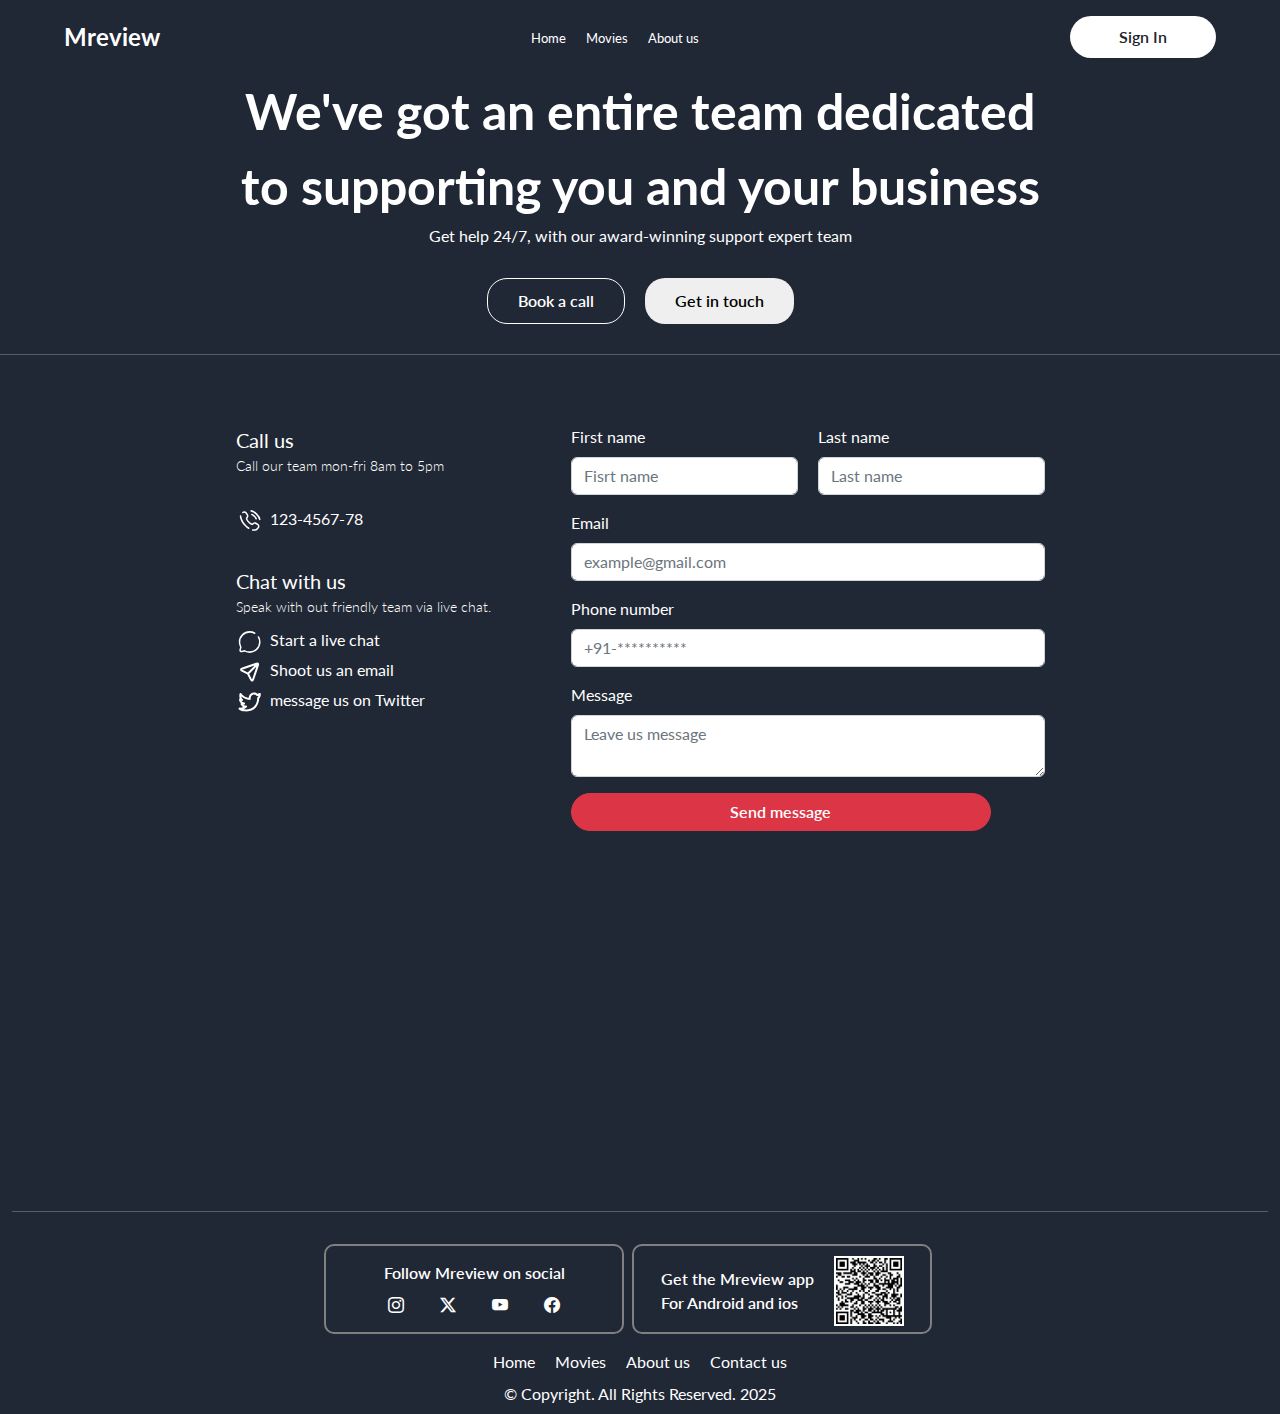
==== contact_us.html @ 66aa0b38 "signin,signup,contactus done" ====
<!doctype html>
<html lang="en">
  <head>
    <meta charset="utf-8">
    <meta name="viewport" content="width=device-width, initial-scale=1">
    <title>Mreview | Sign Up</title>
    <!-- Bootstrap web -->
    <link href="https://cdn.jsdelivr.net/npm/bootstrap@5.2.3/dist/css/bootstrap.min.css" rel="stylesheet" integrity="sha384-rbsA2VBKQhggwzxH7pPCaAqO46MgnOM80zW1RWuH61DGLwZJEdK2Kadq2F9CUG65" crossorigin="anonymous">
    <!-- Bootstrap offline -->
    <link rel="stylesheet" href="bootstrap/bootstrap.min.css">

    <!-- Style css -->
    <link rel="stylesheet" href="css/style.css">

    <!-- Font links -->
    <link rel="preconnect" href="https://fonts.googleapis.com">
    <link rel="preconnect" href="https://fonts.gstatic.com" crossorigin>    
    <link href="https://fonts.googleapis.com/css2?family=Lato:ital,wght@0,100;0,300;0,400;0,700;0,900;1,100;1,300;1,400;1,700;1,900&display=swap" rel="stylesheet">

    <link rel="preconnect" href="https://fonts.googleapis.com">
    <link rel="preconnect" href="https://fonts.gstatic.com" crossorigin>
    <link href="https://fonts.googleapis.com/css2?family=Poppins:ital,wght@0,100;0,200;0,300;0,400;0,500;0,600;0,700;0,800;0,900;1,100;1,200;1,300;1,400;1,500;1,600;1,700;1,800;1,900&display=swap" rel="stylesheet">
    
    <!-- Bootstrap icon -->
    <link rel="stylesheet" href="https://cdn.jsdelivr.net/npm/bootstrap-icons@1.11.3/font/bootstrap-icons.min.css">

    <style>
        .Container-center{
            display: flex;
            justify-content: center;
            margin-top: 100px;
        }
        body{
          background-color:#202735;
        }

        .direct-login-button{
          border: none;
          width: 150px;
          height: 50px;
          border-radius: 10px;
          background-color: white;
          border:0.7px gray solid;
        }

        .icon {
    stroke-width: 0.45; 
    transform: scale(0.9); 
    padding-right: 3px;
    width:30px; 
    height:30px;
    
}   
        
    </style>
</head>
<body class="lato-regular" style="background-color: #202735;">

<!-- Navbar starts here -->
  <div class="container-fluid m-0 p-3 text-center" >
      <div class="col d-flex justify-content-between mx-5 " style="align-items: center; ">
        <a class="fw-bold fs-4 justify-content-center text-white" href="index.html" >Mreview</a>
        <span>
          <a class="fw-normal mx-2 text-white" style="font-size: 1vw; " aria-current="page" href="index.html">Home</a>
          <a class="fw-normal mx-2 text-white" style="font-size: 1vw; " aria-current="page" href="index.html">Movies</a>
          <a class="fw-normal mx-2 text-white" style="font-size: 1vw; " aria-current="page" href="index.html">About us</a>
        </span>
        <a href="signin.html"> <button type="button" class="btn rounded-pill px-5 py-2 text-#202735 fw-semibold" style="background-color: white;">Sign In</button></a>
      </div>
    </div>
<!-- Navbar ends here -->

    <div class="container-fluid">
        <p style="font-size: 50px;" class="fw-bold text-white text-center">We've got an entire team dedicated <br> to supporting you and your business</p>
        <p style="font-size: 16px;" class="text-white text-center fw-normal">Get help 24/7, with our award-winning support expert team</p>
        <div class="container-fluid" style="display: flex; justify-content: center; gap: 20px; margin-top: 30px;">
            <button style="padding-inline: 30px; padding-block: 10px; border-radius: 20px; border: 1px white solid; background-color: #202735;" class="fw-semibold text-white">Book a call</button>
        <button style="padding-inline: 30px; padding-block: 10px; border-radius: 20px; border: none; " class="fw-semibold text-##202735">Get in touch</button>
        </div>
    </div>

    <hr style="color: white; margin-top: 30px; margin-bottom: 0;">

    <div class="container Container-center text-white" style="padding-bottom: 80px; margin-top: 50px;" >
        <div class="card" style=" padding: 10px; background-color: #202735; border:none; border-radius: 30px; display: flex; justify-content: center;">
            <span style="display: flex; ">
                <div style="margin-right: 80px;">
                    <p class="fw-normal fs-5" style="margin-top: 10px;">Call us</p>
                    <p class="lead" style="font-size: 14px;">Call our team mon-fri 8am to 5pm</p>
                    <p class="fw-normal fs-6" style="margin-top: 30px;"><svg  class="icon" viewBox="0 0 24 24" fill="none" xmlns="http://www.w3.org/2000/svg"><g id="SVGRepo_bgCarrier" stroke-width="0"></g><g id="SVGRepo_tracerCarrier" stroke-linecap="round" stroke-linejoin="round"></g><g id="SVGRepo_iconCarrier"> <path d="M13.5 2C13.5 2 15.8335 2.21213 18.8033 5.18198C21.7731 8.15183 21.9853 10.4853 21.9853 10.4853" stroke="#ffffff" stroke-width="1.5" stroke-linecap="round"></path> <path d="M14.207 5.53564C14.207 5.53564 15.197 5.81849 16.6819 7.30341C18.1668 8.78834 18.4497 9.77829 18.4497 9.77829" stroke="#ffffff" stroke-width="1.5" stroke-linecap="round"></path> <path d="M15.1008 15.0272L15.6446 15.5437V15.5437L15.1008 15.0272ZM15.5562 14.5477L15.0124 14.0312V14.0312L15.5562 14.5477ZM17.9729 14.2123L17.5987 14.8623H17.5987L17.9729 14.2123ZM19.8834 15.312L19.5092 15.962L19.8834 15.312ZM20.4217 18.7584L20.9655 19.275L20.9655 19.2749L20.4217 18.7584ZM19.0012 20.254L18.4574 19.7375L19.0012 20.254ZM17.6763 20.9631L17.75 21.7095L17.6763 20.9631ZM7.8154 16.4752L8.3592 15.9587L7.8154 16.4752ZM3.75185 6.92574C3.72965 6.51212 3.37635 6.19481 2.96273 6.21701C2.54911 6.23921 2.23181 6.59252 2.25401 7.00613L3.75185 6.92574ZM9.19075 8.80507L9.73454 9.32159L9.19075 8.80507ZM9.47756 8.50311L10.0214 9.01963L9.47756 8.50311ZM9.63428 5.6931L10.2467 5.26012L9.63428 5.6931ZM8.3733 3.90961L7.7609 4.3426V4.3426L8.3733 3.90961ZM4.7177 3.09213C4.43244 3.39246 4.44465 3.86717 4.74498 4.15244C5.04531 4.4377 5.52002 4.42549 5.80529 4.12516L4.7177 3.09213ZM11.0632 13.0559L11.607 12.5394L11.0632 13.0559ZM10.6641 19.8123C11.0148 20.0327 11.4778 19.9271 11.6982 19.5764C11.9186 19.2257 11.8129 18.7627 11.4622 18.5423L10.6641 19.8123ZM15.113 20.0584C14.7076 19.9735 14.3101 20.2334 14.2252 20.6388C14.1403 21.0442 14.4001 21.4417 14.8056 21.5266L15.113 20.0584ZM15.6446 15.5437L16.1 15.0642L15.0124 14.0312L14.557 14.5107L15.6446 15.5437ZM17.5987 14.8623L19.5092 15.962L20.2575 14.662L18.347 13.5623L17.5987 14.8623ZM19.8779 18.2419L18.4574 19.7375L19.545 20.7705L20.9655 19.275L19.8779 18.2419ZM8.3592 15.9587C4.48307 11.8778 3.83289 8.43556 3.75185 6.92574L2.25401 7.00613C2.35326 8.85536 3.13844 12.6403 7.27161 16.9917L8.3592 15.9587ZM9.73454 9.32159L10.0214 9.01963L8.93377 7.9866L8.64695 8.28856L9.73454 9.32159ZM10.2467 5.26012L8.98569 3.47663L7.7609 4.3426L9.02189 6.12608L10.2467 5.26012ZM9.19075 8.80507C8.64695 8.28856 8.64626 8.28929 8.64556 8.29002C8.64533 8.29028 8.64463 8.29102 8.64415 8.29152C8.6432 8.29254 8.64223 8.29357 8.64125 8.29463C8.63928 8.29675 8.63724 8.29896 8.63515 8.30127C8.63095 8.30588 8.6265 8.31087 8.62182 8.31625C8.61247 8.32701 8.60219 8.33931 8.5912 8.3532C8.56922 8.38098 8.54435 8.41511 8.51826 8.45588C8.46595 8.53764 8.40921 8.64531 8.36117 8.78033C8.26346 9.0549 8.21022 9.4185 8.27675 9.87257C8.40746 10.7647 8.99202 11.9644 10.5194 13.5724L11.607 12.5394C10.1793 11.0363 9.82765 10.1106 9.7609 9.65511C9.72871 9.43536 9.76142 9.31957 9.77436 9.28321C9.78163 9.26277 9.78639 9.25709 9.78174 9.26437C9.77948 9.26789 9.77498 9.27451 9.76742 9.28407C9.76363 9.28885 9.75908 9.29437 9.75364 9.30063C9.75092 9.30375 9.74798 9.30706 9.7448 9.31056C9.74321 9.31231 9.74156 9.3141 9.73985 9.31594C9.739 9.31686 9.73813 9.31779 9.73724 9.31873C9.7368 9.3192 9.73612 9.31992 9.7359 9.32015C9.73522 9.32087 9.73454 9.32159 9.19075 8.80507ZM10.5194 13.5724C12.0422 15.1757 13.1924 15.806 14.0699 15.9485C14.5201 16.0216 14.8846 15.9632 15.1606 15.8544C15.2955 15.8012 15.4023 15.7387 15.4824 15.6819C15.5223 15.6535 15.5556 15.6266 15.5825 15.6031C15.5959 15.5913 15.6078 15.5803 15.6181 15.5703C15.6233 15.5654 15.628 15.5606 15.6324 15.5562C15.6346 15.554 15.6368 15.5518 15.6388 15.5497C15.6398 15.5487 15.6408 15.5477 15.6417 15.5467C15.6422 15.5462 15.6429 15.5454 15.6432 15.5452C15.6439 15.5444 15.6446 15.5437 15.1008 15.0272C14.557 14.5107 14.5577 14.51 14.5583 14.5093C14.5586 14.509 14.5592 14.5083 14.5597 14.5078C14.5606 14.5069 14.5615 14.506 14.5623 14.5051C14.5641 14.5033 14.5658 14.5015 14.5675 14.4998C14.5708 14.4965 14.574 14.4933 14.577 14.4904C14.5831 14.4846 14.5885 14.4796 14.5933 14.4754C14.6029 14.467 14.61 14.4616 14.6146 14.4584C14.6239 14.4517 14.623 14.454 14.6102 14.459C14.5909 14.4666 14.5001 14.4987 14.3103 14.4679C13.9078 14.4025 13.0391 14.0472 11.607 12.5394L10.5194 13.5724ZM8.98569 3.47663C7.9721 2.04305 5.94388 1.80119 4.7177 3.09213L5.80529 4.12516C6.32812 3.57471 7.24855 3.61795 7.7609 4.3426L8.98569 3.47663ZM18.4574 19.7375C18.1783 20.0313 17.8864 20.1887 17.6026 20.2167L17.75 21.7095C18.497 21.6357 19.1016 21.2373 19.545 20.7705L18.4574 19.7375ZM10.0214 9.01963C10.9889 8.00095 11.0574 6.40678 10.2467 5.26012L9.02189 6.12608C9.44404 6.72315 9.3793 7.51753 8.93377 7.9866L10.0214 9.01963ZM19.5092 15.962C20.3301 16.4345 20.4907 17.5968 19.8779 18.2419L20.9655 19.2749C22.2705 17.901 21.8904 15.6019 20.2575 14.662L19.5092 15.962ZM16.1 15.0642C16.4854 14.6584 17.086 14.5672 17.5987 14.8623L18.347 13.5623C17.2485 12.93 15.8862 13.1113 15.0124 14.0312L16.1 15.0642ZM11.4622 18.5423C10.4785 17.9241 9.43149 17.0876 8.3592 15.9587L7.27161 16.9917C8.42564 18.2067 9.56897 19.1241 10.6641 19.8123L11.4622 18.5423ZM17.6026 20.2167C17.0561 20.2707 16.1912 20.2842 15.113 20.0584L14.8056 21.5266C16.0541 21.788 17.0742 21.7762 17.75 21.7095L17.6026 20.2167Z" fill="#ffffff"></path> </g></svg> 123-4567-78</p>
                    <p class="fw-normal fs-5"  style="margin-top: 30px;">Chat with us</p>
                    <p class="lead" style="font-size: 14px;">Speak with out friendly team via live chat.</p>
                    <p class="fw-normal fs-6"  style="margin-top: 10px;"> <svg  class="icon" viewBox="0 0 24 24" fill="none" xmlns="http://www.w3.org/2000/svg"><g id="SVGRepo_bgCarrier" stroke-width="0"></g><g id="SVGRepo_tracerCarrier" stroke-linecap="round" stroke-linejoin="round"></g><g id="SVGRepo_iconCarrier"> <path d="M17 3.33782C15.5291 2.48697 13.8214 2 12 2C6.47715 2 2 6.47715 2 12C2 13.5997 2.37562 15.1116 3.04346 16.4525C3.22094 16.8088 3.28001 17.2161 3.17712 17.6006L2.58151 19.8267C2.32295 20.793 3.20701 21.677 4.17335 21.4185L6.39939 20.8229C6.78393 20.72 7.19121 20.7791 7.54753 20.9565C8.88837 21.6244 10.4003 22 12 22C17.5228 22 22 17.5228 22 12C22 10.1786 21.513 8.47087 20.6622 7" stroke="#ffffff" stroke-width="1.5" stroke-linecap="round"></path> </g></svg> Start a live chat</p>
                    <p class="fw-normal fs-6"><svg  class="icon" viewBox="0 0 24 24" fill="none" xmlns="http://www.w3.org/2000/svg"><g id="SVGRepo_bgCarrier" stroke-width="0"></g><g id="SVGRepo_tracerCarrier" stroke-linecap="round" stroke-linejoin="round"></g><g id="SVGRepo_iconCarrier"> <path d="M10.3009 13.6949L20.102 3.89742M10.5795 14.1355L12.8019 18.5804C13.339 19.6545 13.6075 20.1916 13.9458 20.3356C14.2394 20.4606 14.575 20.4379 14.8492 20.2747C15.1651 20.0866 15.3591 19.5183 15.7472 18.3818L19.9463 6.08434C20.2845 5.09409 20.4535 4.59896 20.3378 4.27142C20.2371 3.98648 20.013 3.76234 19.7281 3.66167C19.4005 3.54595 18.9054 3.71502 17.9151 4.05315L5.61763 8.2523C4.48114 8.64037 3.91289 8.83441 3.72478 9.15032C3.56153 9.42447 3.53891 9.76007 3.66389 10.0536C3.80791 10.3919 4.34498 10.6605 5.41912 11.1975L9.86397 13.42C10.041 13.5085 10.1295 13.5527 10.2061 13.6118C10.2742 13.6643 10.3352 13.7253 10.3876 13.7933C10.4468 13.87 10.491 13.9585 10.5795 14.1355Z" stroke="#ffffff" stroke-width="2" stroke-linecap="round" stroke-linejoin="round"></path> </g></svg> Shoot us an email</p>
                    <p class="fw-normal fs-6"><svg  class="icon" viewBox="0 0 24 24" fill="none" xmlns="http://www.w3.org/2000/svg"><g id="SVGRepo_bgCarrier" stroke-width="0"></g><g id="SVGRepo_tracerCarrier" stroke-linecap="round" stroke-linejoin="round"></g><g id="SVGRepo_iconCarrier"> <path fill-rule="evenodd" clip-rule="evenodd" d="M19.7828 3.91825C20.1313 3.83565 20.3743 3.75444 20.5734 3.66915C20.8524 3.54961 21.0837 3.40641 21.4492 3.16524C21.7563 2.96255 22.1499 2.9449 22.4739 3.11928C22.7979 3.29366 23 3.6319 23 3.99986C23 5.08079 22.8653 5.96673 22.5535 6.7464C22.2911 7.40221 21.9225 7.93487 21.4816 8.41968C21.2954 11.7828 20.3219 14.4239 18.8336 16.4248C17.291 18.4987 15.2386 19.8268 13.0751 20.5706C10.9179 21.3121 8.63863 21.4778 6.5967 21.2267C4.56816 20.9773 2.69304 20.3057 1.38605 19.2892C1.02813 19.0108 0.902313 18.5264 1.07951 18.109C1.25671 17.6916 1.69256 17.4457 2.14144 17.5099C3.42741 17.6936 4.6653 17.4012 5.6832 16.9832C5.48282 16.8742 5.29389 16.7562 5.11828 16.6346C4.19075 15.9925 3.4424 15.1208 3.10557 14.4471C2.96618 14.1684 2.96474 13.8405 3.10168 13.5606C3.17232 13.4161 3.27562 13.293 3.40104 13.1991C2.04677 12.0814 1.49999 10.5355 1.49999 9.49986C1.49999 9.19192 1.64187 8.90115 1.88459 8.71165C1.98665 8.63197 2.10175 8.57392 2.22308 8.53896C2.12174 8.24222 2.0431 7.94241 1.98316 7.65216C1.71739 6.3653 1.74098 4.91284 2.02985 3.75733C2.1287 3.36191 2.45764 3.06606 2.86129 3.00952C3.26493 2.95299 3.6625 3.14709 3.86618 3.50014C4.94369 5.36782 6.93116 6.50943 8.78086 7.18568C9.6505 7.50362 10.4559 7.70622 11.0596 7.83078C11.1899 6.61019 11.5307 5.6036 12.0538 4.80411C12.7439 3.74932 13.7064 3.12525 14.74 2.84698C16.5227 2.36708 18.5008 2.91382 19.7828 3.91825ZM10.7484 9.80845C10.0633 9.67087 9.12171 9.43976 8.09412 9.06408C6.7369 8.56789 5.16088 7.79418 3.84072 6.59571C3.86435 6.81625 3.89789 7.03492 3.94183 7.24766C4.16308 8.31899 4.5742 8.91899 4.94721 9.10549C5.40342 9.3336 5.61484 9.8685 5.43787 10.3469C5.19827 10.9946 4.56809 11.0477 3.99551 10.9046C4.45603 11.595 5.28377 12.2834 6.66439 12.5135C7.14057 12.5929 7.49208 13.0011 7.49986 13.4838C7.50765 13.9665 7.16949 14.3858 6.69611 14.4805L5.82565 14.6546C5.95881 14.7703 6.103 14.8838 6.2567 14.9902C6.95362 15.4727 7.65336 15.6808 8.25746 15.5298C8.70991 15.4167 9.18047 15.6313 9.39163 16.0472C9.60278 16.463 9.49846 16.9696 9.14018 17.2681C8.49626 17.8041 7.74425 18.2342 6.99057 18.5911C6.63675 18.7587 6.24134 18.9241 5.8119 19.0697C6.14218 19.1402 6.48586 19.198 6.84078 19.2417C8.61136 19.4594 10.5821 19.3126 12.4249 18.6792C14.2614 18.0479 15.9589 16.9385 17.2289 15.2312C18.497 13.5262 19.382 11.1667 19.5007 7.96291C19.51 7.71067 19.6144 7.47129 19.7929 7.29281C20.2425 6.84316 20.6141 6.32777 20.7969 5.7143C20.477 5.81403 20.1168 5.90035 19.6878 5.98237C19.3623 6.04459 19.0272 5.94156 18.7929 5.70727C18.0284 4.94274 16.5164 4.43998 15.2599 4.77822C14.6686 4.93741 14.1311 5.28203 13.7274 5.89906C13.3153 6.52904 13 7.51045 13 8.9999C13 9.28288 12.8801 9.5526 12.6701 9.74221C12.1721 10.1917 11.334 9.92603 10.7484 9.80845Z" fill="#ffffff"></path> </g></svg>  message us on Twitter</p>
                </div>
                <div class="card-body" style="margin-top: 10px; padding: 0">
                    <span style="display: flex; gap: 20px;">
                        <div class="mb-3">
                            <label for="formGroupExampleInput" class="form-label">First name</label>
                            <input type="text" class="form-control" id="formGroupExampleInput" placeholder="Fisrt name">
                          </div>
                          <div class="mb-3">
                            <label for="formGroupExampleInput2" class="form-label">Last name</label>
                            <input type="text" class="form-control" id="formGroupExampleInput2" placeholder="Last name">
                          </div>
                    </span>
                    <div class="mb-3">
                        <label for="formGroupExampleInput2" class="form-label">Email</label>
                        <input type="email" class="form-control" id="formGroupExampleInput2" placeholder="example@gmail.com">
                      </div>
                      <div class="mb-3">
                        <label for="formGroupExampleInput2" class="form-label">Phone number </label>
                        <input type="number" class="form-control" id="formGroupExampleInput2" placeholder="+91-**********">
                      </div>
                      <div class="mb-3">
                        <label for="formGroupExampleInput2" class="form-label">Message </label>
                        <textarea class="form-control" aria-label="With textarea" placeholder="Leave us message" ></textarea>
                      </div>
                      <button type="button" class="btn btn-danger rounded-pill fw-semibold" style="width: 420px;">Send message</button>
                </div>
                
            </span>
            <iframe   src="https://www.google.com/maps/embed?pb=!1m18!1m12!1m3!1d30015.582263438966!2d72.68668414999999!3d19.8844267!2m3!1f0!2f0!3f0!3m2!1i1024!2i768!4f13.1!3m3!1m2!1s0x3be6dfa2ef9c72ad%3A0xc54e68fb032645f0!2sChinchani%2C%20Maharashtra!5e0!3m2!1sen!2sin!4v1738320850339!5m2!1sen!2sin" 
      width="700px" height="250" style="border:0; border-radius: 30px; margin-top: 40px;" allowfullscreen="" loading="lazy" referrerpolicy="no-referrer-when-downgrade"></iframe>
          </div>
          </span>
          </div>
    </div>


    

   <!-- footer -->
   <div class="container-fluid text-center text-white " style="background-color: #202735;">
    <hr class="m-0 py-2">
    <div class="row" style="display: block;">
      <!-- <div class="col">
          <Button class="btn bg-danger rounded-pill">
            <p class="mx-4 text-white fw-semibold">Sign in for more access</p>
          </Button>
      </div> -->
      <div class="row my-3">
        <div class="col justify-content-end mx-0 px-1" style="display: flex;">
          <div class="" style="border: 2px solid;display: flex;align-items: center;flex-direction: column; justify-content: center ;border-color: gray; border-radius: 10px; width: 300px; height: 90px">
            <p class="pb-2 fw-semibold">Follow Mreview on social</p>
            <span>
              <i class="bi bi-instagram mx-3 " style="color: white;"></i>                 
              <i class="bi bi-twitter-x mx-3"></i>
              <i class="bi bi-youtube mx-3" ></i>
              <i class="bi bi-facebook mx-3"></i>
            </span>
          </div>
        </div>
        <div class="col justify-content-start mx-0 px-1">
          <div class="" style="border: 2px solid; border-color: gray; border-radius: 10px; width: 300px; height: 90px">
            <span style="display: flex; align-items: center; justify-content: center; height: 90px;">
              <div style="margin-right: 20px; display: flex; align-items: flex-start; flex-direction: column;">
                <p class="fw-semibold">Get the Mreview app</p>
                <p class="fw-semibold">For Android and ios</p>
              </div>
                <img src="img/qr code/image.png" alt="" width="70px" height="70px" style="background-color: white; border:2px white solid;">
            </span>
          </div>
        </div>
      </div>
    </div>
    <span>
      <a href="#" class="text-white fw-normal mx-2">Home</a>
      <a href="#moviescards" class="text-white fw-normal mx-2">Movies</a>
      <a href="#about" class="text-white fw-normal mx-2">About us</a>
      <a href="#contact" class="text-white fw-normal mx-2">Contact us</a>
    </span>
    <p class="py-2">&copy; Copyright. All Rights Reserved. 2025 </p>
  </div>
  <!-- script -->
  <!-- Bootstrap script web -->
  <script src="https://cdn.jsdelivr.net/npm/bootstrap@5.2.3/dist/js/bootstrap.bundle.min.js" integrity="sha384-kenU1KFdBIe4zVF0s0G1M5b4hcpxyD9F7jL+jjXkk+Q2h455rYXK/7HAuoJl+0I4" crossorigin="anonymous"></script>
  <!-- Bootstrap script offline -->
   <script src="bootstrap/bootstrap.bundle.min.js"></script>
  <!-- JavScript -->
  <script src="js/main.js"></script>

</body>
</html>
---- css/style.css ----
*{
    margin: 0;
    padding: 0;
    text-decoration: none;
}

body{
    background: #000000;
}

.nav-button{
  border-radius: 40px;
}

a{
  text-decoration: none;
}

p{
  margin-bottom: 0;
}

/* NavBar for Scroll */
.show{
  position: sticky;
}

.Do-not-show{
  display: none;
}

/* Slider movie banner nav */
.image-div{
  width: 100%;

  position: relative;
  display: flex;
  flex-direction: row;
  justify-content: center ;
  box-shadow: 0 8px 32px 0 rgba(0, 0, 0, 0.07);
  border-bottom-right-radius: 3vw; 
  border-bottom-left-radius: 3vw;
}


.main-banner-text-div{
  position: absolute;
  height: 100%;
  width: 100%;
  padding-bottom: 10vw;
  color: #FFF;
  display: flex;
  flex-direction: column;
  align-items: flex-start;
  justify-content: flex-end;

}

/* .slider-img{
  border-bottom-right-radius: 3vw; 
  border-bottom-left-radius: 3vw;
} */

.poster-linear-div{
  position: relative;
}

.poster-text{
  z-index: 10;
  position: absolute;
}


.image-overlay {
  position: absolute;
  top: 0;
  left: 0;
  width: 100%;
  height: 100%;
  background: linear-gradient(180deg, rgba(0,0,0,0.6587009803921569) 0%, rgba(1,22,38,0) 53%, rgba(0,0,0,0.7343312324929971) 100%) ;
  z-index: 1;
}

.image-overlay-left{
  position: absolute;
  top: 0;
  left: 0;
  width: 100%;
  height: 100%;
  background: linear-gradient(90deg, rgba(0,0,0,0.7959558823529411) 16%, rgba(1,22,38,0) 100%);
  z-index: 3;
}

.poster-img {
  position: relative;
  z-index: 0;
}

.container-navbar {
  position: absolute;
  top: 0;
  left: 0;
  width: 100%;
}



.main-banner-title-text{
  font-size: 4vw;
  width: 35vw;
  padding-left: 40px;
  margin: 0;
}

.main-banner-icon {
  stroke-width: 0.45; 
  transform: scale(0.9); 
  padding-right: 3px;
  width:30px; 
  height:30px;
  fill: #fca311
}   

.main-banner-rating-sapn{
  width: fit-content;
  /* height: 10px; */
  display: flex;
  /* justify-content: center;
  align-content: center; */
  align-items: center;
  margin-left: 40px;
  margin-top: 10px;
}

.main-banner-rating-num{
  margin-left: 0;
  margin-right: 10px;

}

.main-banner-play-btn{
  border-radius: 50px;
  height: 30px;
  width: 30px;
  background-color: #9b9b9b;
  margin-left: 40px;
    
}

.play-btn-icon {
  stroke-width: 0.45;
  transform: scale(0.6); 
  padding-right: 3px;
  width:30px; 
  height:30px;
  fill: #ffffff
} 

.let-play-movie-span{
  display: flex;
  align-items: center;
  gap: 20px;
  text-decoration: none;
  font-size: 16px;
  color: #FFF;
}


/* Hide scrollbar */
.hide-scrollbar {
  overflow: auto; 
  scrollbar-width: none; 
}

.hide-scrollbar::-webkit-scrollbar {
  display: none;
}


.btn-category-active {
  background-color: #dc3545;
  color: rgb(28, 16, 16);
}

.top-rated-text{
  margin-top: 40px;
  font-size: 30px;
  font-weight: 700;
  color: white;
  text-align: center;
}

.movies-container {
  /* display: flex;
  flex-direction: row;
  width: 180px;
  gap: 20px;
  flex-wrap: nowrap;
  margin-inline: 250px; */  
  margin-top: 20px;
  margin-inline: 200px;
  display: flex;
  flex-wrap: wrap;
    gap: 10px; 
    justify-content: center;
    padding: 10px;
}

.card-img{

  border-radius: 20px;
  height: 230px;
  width: 180px;
}

.card-img-title{
  margin-top: 3px;
  font-size: 16px;
  color: white;
  width: 200px;

}
.card-img-rating{
  margin-top: 3px;
  font-size: 16px;
  color: white;

}

.movie-card{
  padding: 0;
  border-radius: 20px;
  width: max-content;
  display: flex;

  /* background-color: #FFF; */
  /* background-color: white; */
}

.Aboutus{
  background-color: #202735;
  padding-block: 50px;

}

.Aboutus>p{
  font-size: 17px;
  font-weight: 400;
  text-align: center;
  color: white;
  margin-inline: 23vw;
} 




/* Font css */
.lato-thin {
    font-family: "Lato", serif;
    font-weight: 100;
    font-style: normal;
  }
  
  .lato-light {
    font-family: "Lato", serif;
    font-weight: 300;
    font-style: normal;
  }
  
  .lato-regular {
    font-family: "Lato", serif;
    font-weight: 400;
    font-style: normal;
  }
  
  .lato-bold {
    font-family: "Lato", serif;
    font-weight: 700;
    font-style: normal;
  }
  
  .lato-black {
    font-family: "Lato", serif;
    font-weight: 900;
    font-style: normal;
  }
  
  .lato-thin-italic {
    font-family: "Lato", serif;
    font-weight: 100;
    font-style: italic;
  }
  
  .lato-light-italic {
    font-family: "Lato", serif;
    font-weight: 300;
    font-style: italic;
  }
  
  .lato-regular-italic {
    font-family: "Lato", serif;
    font-weight: 400;
    font-style: italic;
  }
  
  .lato-bold-italic {
    font-family: "Lato", serif;
    font-weight: 700;
    font-style: italic;
  }
  
  .lato-black-italic {
    font-family: "Lato", serif;
    font-weight: 900;
    font-style: italic;
  }
  
/* Poppins font css */
.poppins-thin {
  font-family: "Poppins", serif;
  font-weight: 100;
  font-style: normal;
}

.poppins-extralight {
  font-family: "Poppins", serif;
  font-weight: 200;
  font-style: normal;
}

.poppins-light {
  font-family: "Poppins", serif;
  font-weight: 300;
  font-style: normal;
}

.poppins-regular {
  font-family: "Poppins", serif;
  font-weight: 400;
  font-style: normal;
}

.poppins-medium {
  font-family: "Poppins", serif;
  font-weight: 500;
  font-style: normal;
}

.poppins-semibold {
  font-family: "Poppins", serif;
  font-weight: 600;
  font-style: normal;
}

.poppins-bold {
  font-family: "Poppins", serif;
  font-weight: 700;
  font-style: normal;
}

.poppins-extrabold {
  font-family: "Poppins", serif;
  font-weight: 800;
  font-style: normal;
}

.poppins-black {
  font-family: "Poppins", serif;
  font-weight: 900;
  font-style: normal;
}

.poppins-thin-italic {
  font-family: "Poppins", serif;
  font-weight: 100;
  font-style: italic;
}

.poppins-extralight-italic {
  font-family: "Poppins", serif;
  font-weight: 200;
  font-style: italic;
}

.poppins-light-italic {
  font-family: "Poppins", serif;
  font-weight: 300;
  font-style: italic;
}

.poppins-regular-italic {
  font-family: "Poppins", serif;
  font-weight: 400;
  font-style: italic;
}

.poppins-medium-italic {
  font-family: "Poppins", serif;
  font-weight: 500;
  font-style: italic;
}

.poppins-semibold-italic {
  font-family: "Poppins", serif;
  font-weight: 600;
  font-style: italic;
}

.poppins-bold-italic {
  font-family: "Poppins", serif;
  font-weight: 700;
  font-style: italic;
}

.poppins-extrabold-italic {
  font-family: "Poppins", serif;
  font-weight: 800;
  font-style: italic;
}

.poppins-black-italic {
  font-family: "Poppins", serif;
  font-weight: 900;
  font-style: italic;
}
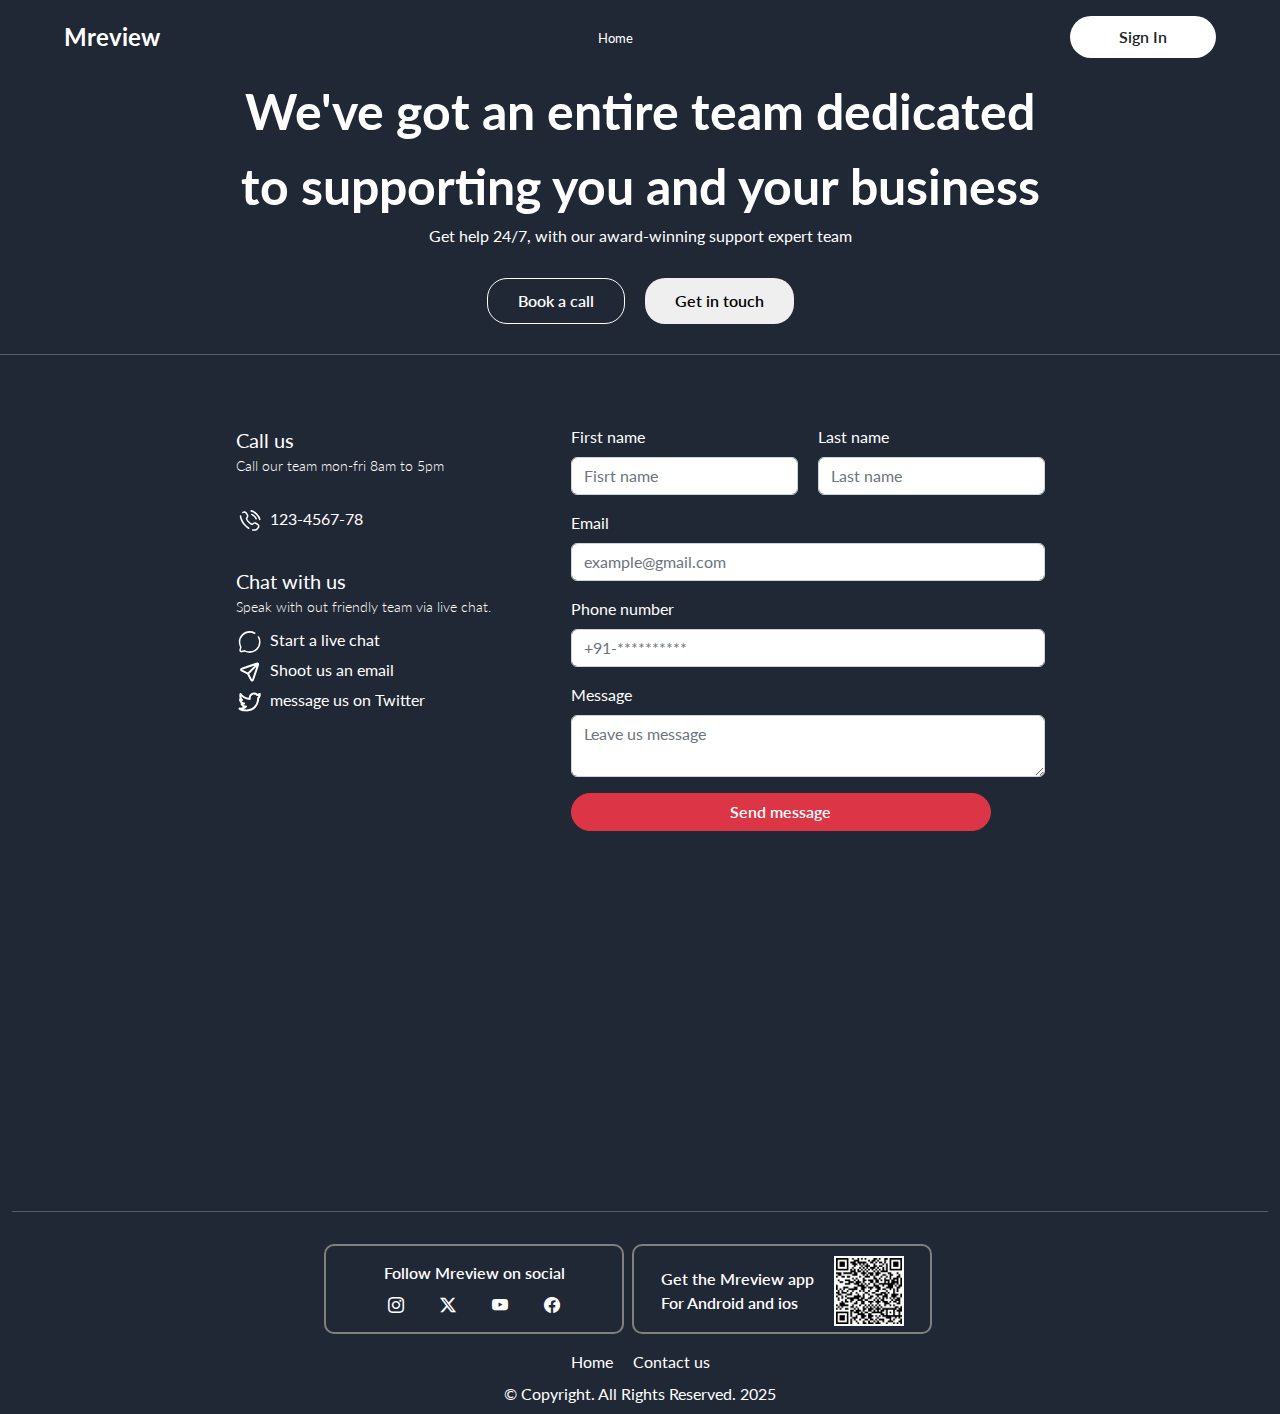
==== commit 82cbf113: "Final" ====
--- a/contact_us.html
+++ b/contact_us.html
@@ -62,8 +62,7 @@
         <a class="fw-bold fs-4 justify-content-center text-white" href="index.html" >Mreview</a>
         <span>
           <a class="fw-normal mx-2 text-white" style="font-size: 1vw; " aria-current="page" href="index.html">Home</a>
-          <a class="fw-normal mx-2 text-white" style="font-size: 1vw; " aria-current="page" href="index.html">Movies</a>
-          <a class="fw-normal mx-2 text-white" style="font-size: 1vw; " aria-current="page" href="index.html">About us</a>
+
         </span>
         <a href="signin.html"> <button type="button" class="btn rounded-pill px-5 py-2 text-#202735 fw-semibold" style="background-color: white;">Sign In</button></a>
       </div>
@@ -166,10 +165,8 @@
       </div>
     </div>
     <span>
-      <a href="#" class="text-white fw-normal mx-2">Home</a>
-      <a href="#moviescards" class="text-white fw-normal mx-2">Movies</a>
-      <a href="#about" class="text-white fw-normal mx-2">About us</a>
-      <a href="#contact" class="text-white fw-normal mx-2">Contact us</a>
+      <a href="index.html" class="text-white fw-normal mx-2">Home</a>
+      <a href="contact_us.html" class="text-white fw-normal mx-2">Contact us</a>
     </span>
     <p class="py-2">&copy; Copyright. All Rights Reserved. 2025 </p>
   </div>
